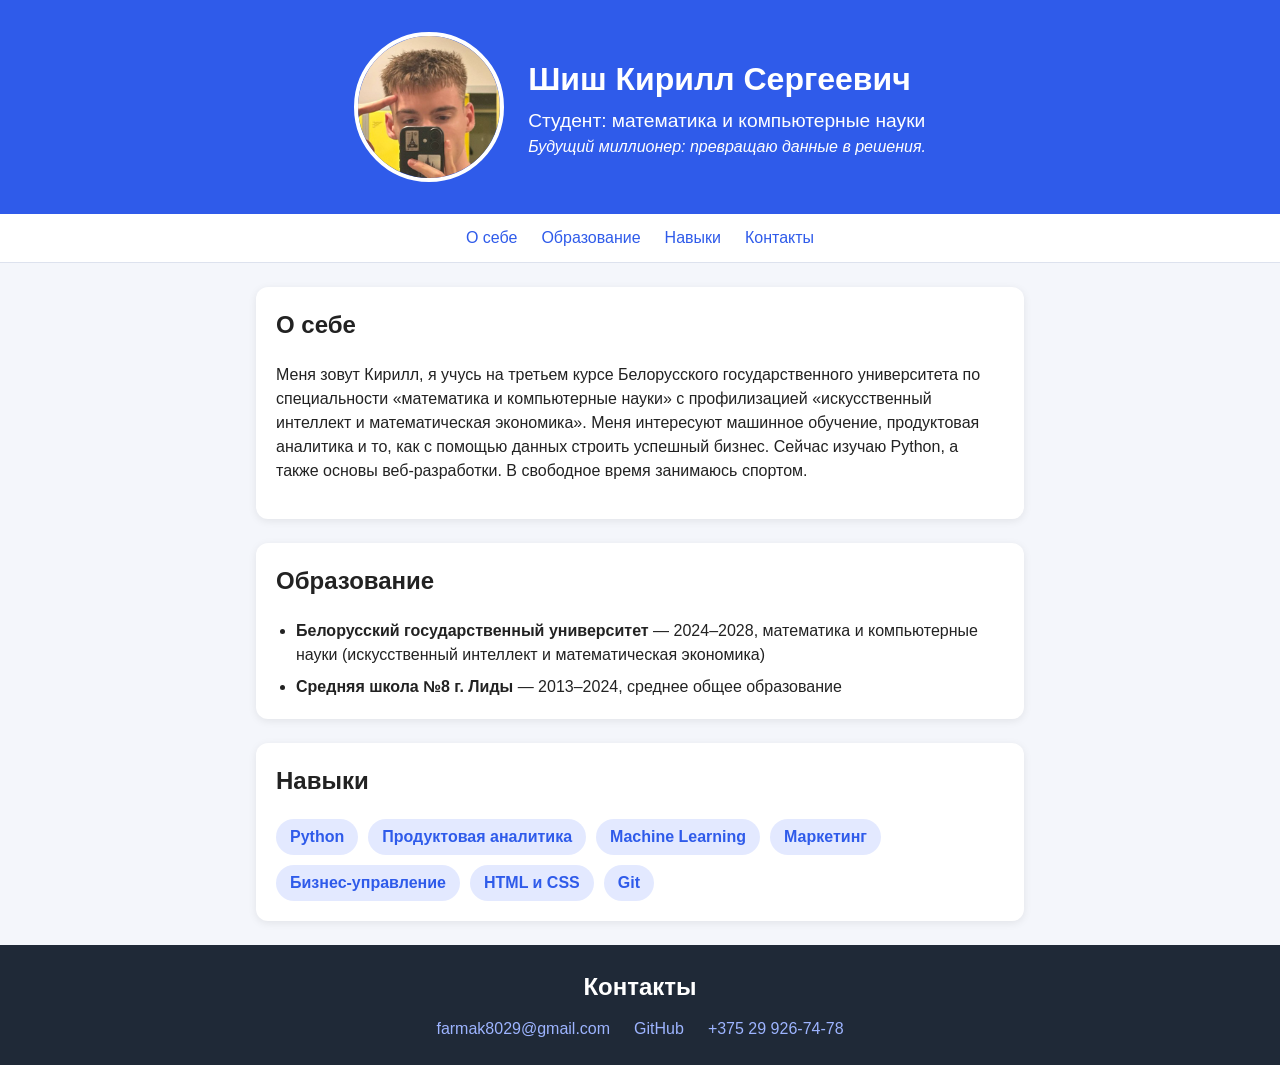
==== task1/index.html @ d200fe16 "feat: task1 resume page" ====
<!DOCTYPE html>
<html lang="ru">
<head>
  <meta charset="utf-8">
  <meta name="viewport" content="width=device-width, initial-scale=1">
  <title>Резюме — Кирилл Шиш</title>
  <link rel="stylesheet" href="style.css">
</head>
<body>
  <header class="header">
    <img class="avatar" src="photo.jpg" alt="Фотография Кирилла Шиша" width="150" height="150">
    <div class="header-text">
      <h1>Шиш Кирилл Сергеевич</h1>
      <p class="position">Студент: математика и компьютерные науки</p>
      <p class="slogan">Будущий миллионер: превращаю данные в решения.</p>
    </div>
  </header>

  <nav class="nav">
    <a href="#about">О себе</a>
    <a href="#education">Образование</a>
    <a href="#skills">Навыки</a>
    <a href="#contacts">Контакты</a>
  </nav>

  <main class="main">
    <section id="about" class="block">
      <h2>О себе</h2>
      <p>Меня зовут Кирилл, я учусь на третьем курсе Белорусского государственного университета
        по специальности «математика и компьютерные науки» с профилизацией «искусственный интеллект
        и математическая экономика». Меня интересуют машинное обучение, продуктовая аналитика
        и то, как с помощью данных строить успешный бизнес. Сейчас изучаю Python, а также основы
        веб-разработки. В свободное время занимаюсь спортом.</p>
    </section>

    <section id="education" class="block">
      <h2>Образование</h2>
      <ul class="education-list">
        <li><strong>Белорусский государственный университет</strong> — 2024–2028, математика и компьютерные науки (искусственный интеллект и математическая экономика)</li>
        <li><strong>Средняя школа №8 г. Лиды</strong> — 2013–2024, среднее общее образование</li>
      </ul>
    </section>

    <section id="skills" class="block">
      <h2>Навыки</h2>
      <ul class="skills-list">
        <li><span class="skill">Python</span></li>
        <li><span class="skill">Продуктовая аналитика</span></li>
        <li><span class="skill">Machine Learning</span></li>
        <li><span class="skill">Маркетинг</span></li>
        <li><span class="skill">Бизнес-управление</span></li>
        <li><span class="skill">HTML и CSS</span></li>
        <li><span class="skill">Git</span></li>
      </ul>
    </section>
  </main>

  <footer id="contacts" class="footer">
    <h2>Контакты</h2>
    <div class="contacts-list">
      <a href="mailto:farmak8029@gmail.com">farmak8029@gmail.com</a>
      <a href="https://github.com/uraganNN333" target="_blank" rel="noopener">GitHub</a>
      <a href="tel:+375299267478">+375 29 926-74-78</a>
    </div>
  </footer>
</body>
</html>
---- task1/style.css ----
* {
  box-sizing: border-box;
}

body {
  margin: 0;
  min-height: 100vh;
  display: flex;
  flex-direction: column;          /* блоки страницы идут сверху вниз */
  font-family: Arial, sans-serif;
  line-height: 1.5;
  color: #222;
  background: #f4f6fb;
}

a {
  color: #2f5bea;
  text-decoration: none;
  transition: color 0.2s;
}

a:hover {
  color: #c2185b;
  text-decoration: underline;
}

/* Шапка: фото слева, текст справа */
.header {
  display: flex;
  flex-direction: row;
  flex-wrap: wrap;                 /* на узком экране текст уедет под фото */
  align-items: center;             /* выравнивание по вертикали */
  justify-content: center;         /* выравнивание по горизонтали */
  gap: 24px;
  padding: 32px 16px;
  background: #2f5bea;
  color: #fff;
}

.avatar {
  border-radius: 50%;
  border: 4px solid #fff;
  object-fit: cover;
}

.header-text h1 {
  margin: 0 0 4px;
}

.header-text p {
  margin: 0;
}

.position {
  font-size: 1.2rem;
}

.slogan {
  font-style: italic;
}

/* Навигация */
.nav {
  display: flex;
  justify-content: center;
  gap: 24px;
  padding: 12px 16px;
  background: #fff;
  border-bottom: 1px solid #dde2ee;
}

/* Основной контент */
.main {
  display: flex;
  flex-direction: column;
  align-items: center;
  gap: 24px;
  width: 100%;
  max-width: 800px;
  margin: 0 auto;
  padding: 24px 16px;
  flex: 1;                         /* занимает всё свободное место между nav и footer */
}

.block {
  width: 100%;
  padding: 20px;
  background: #fff;
  border-radius: 12px;
  box-shadow: 0 2px 8px rgba(0, 0, 0, 0.08);
}

.block h2 {
  margin-top: 0;
}

.education-list {
  display: flex;
  flex-direction: column;
  gap: 8px;
  margin: 0;
  padding-left: 20px;
}

/* Навыки как «пилюли» */
.skills-list {
  display: flex;
  flex-wrap: wrap;
  gap: 10px;
  margin: 0;
  padding: 0;
  list-style: none;
}

.skill {
  display: inline-block;
  padding: 6px 14px;
  border-radius: 999px;
  background: #e3e9ff;
  color: #2f5bea;
  font-weight: bold;
}

/* Подвал с контактами */
.footer {
  display: flex;
  flex-direction: column;
  align-items: center;
  gap: 12px;
  padding: 24px 16px;
  background: #1f2937;
  color: #fff;
}

.footer h2 {
  margin: 0;
}

.contacts-list {
  display: flex;
  flex-wrap: wrap;
  justify-content: center;
  gap: 24px;
}

.footer a {
  color: #9db4ff;
}

.footer a:hover {
  color: #fff;
  text-decoration: underline;
}
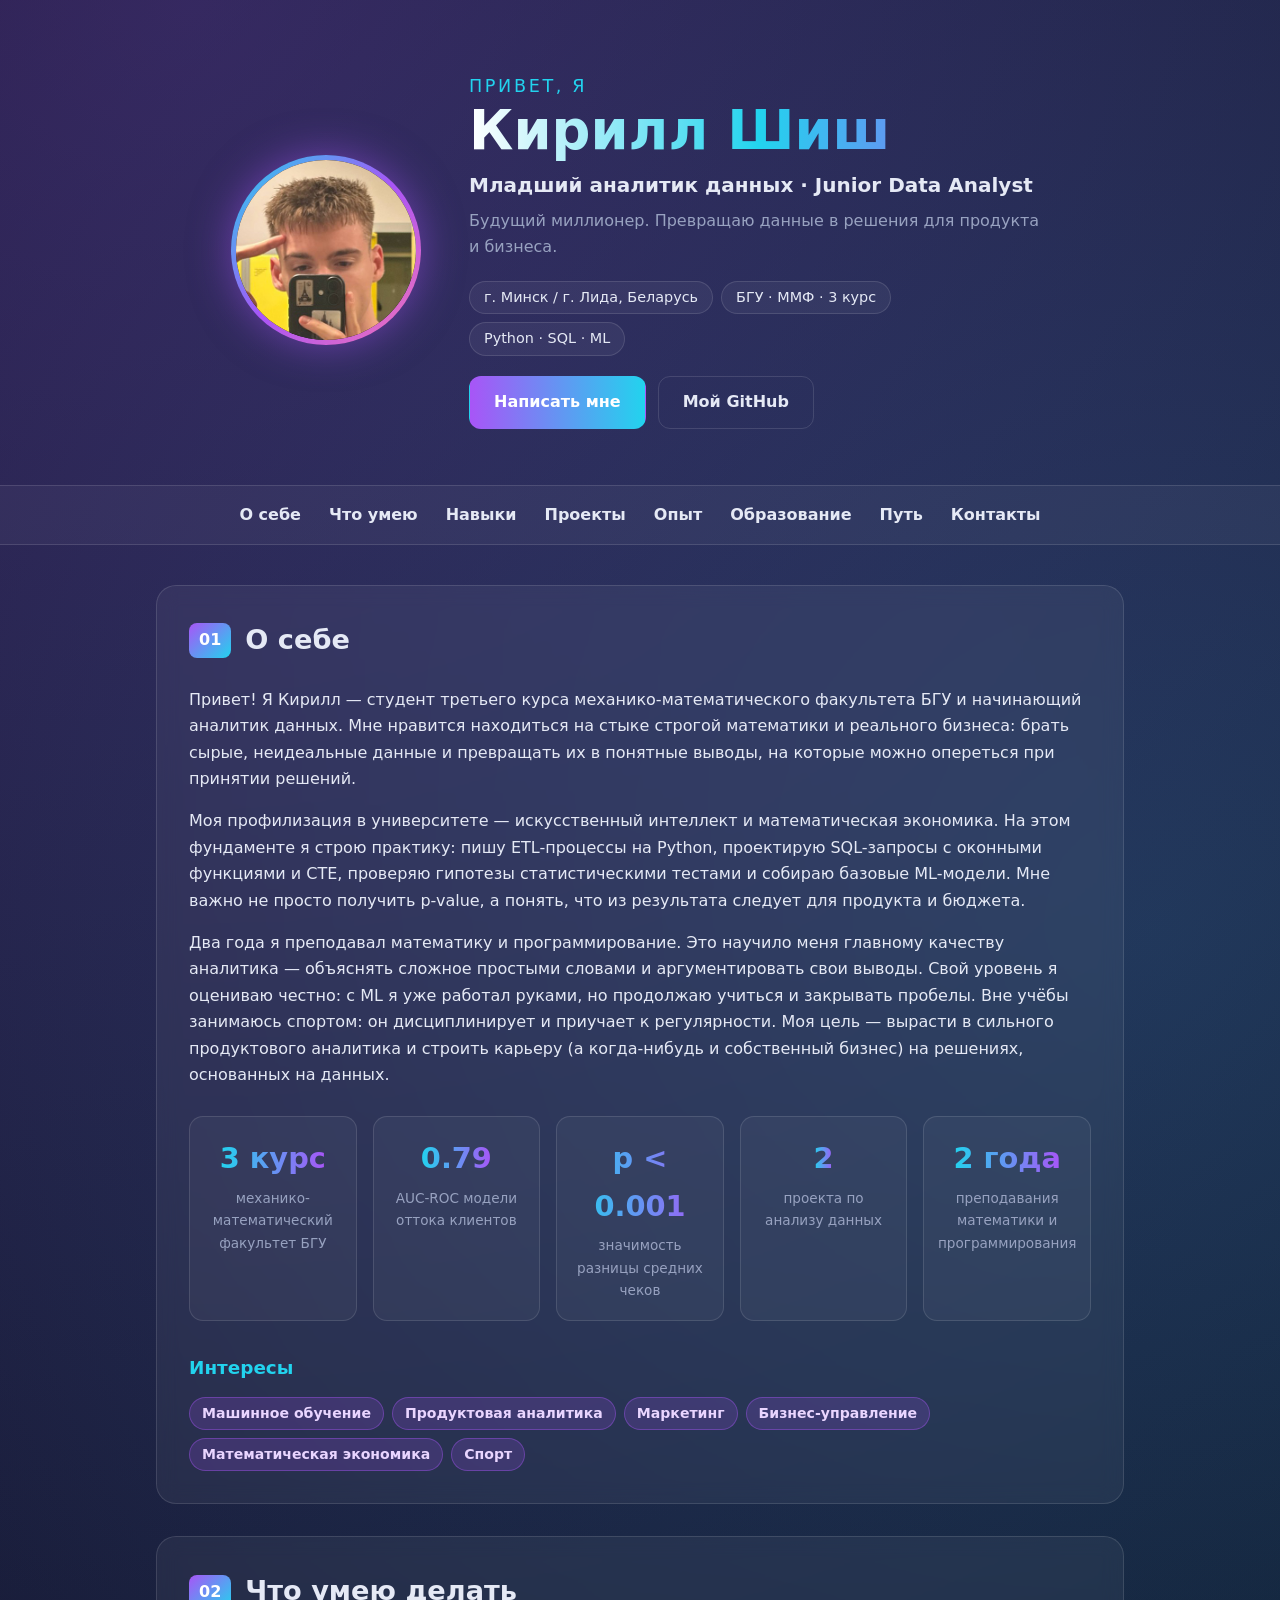
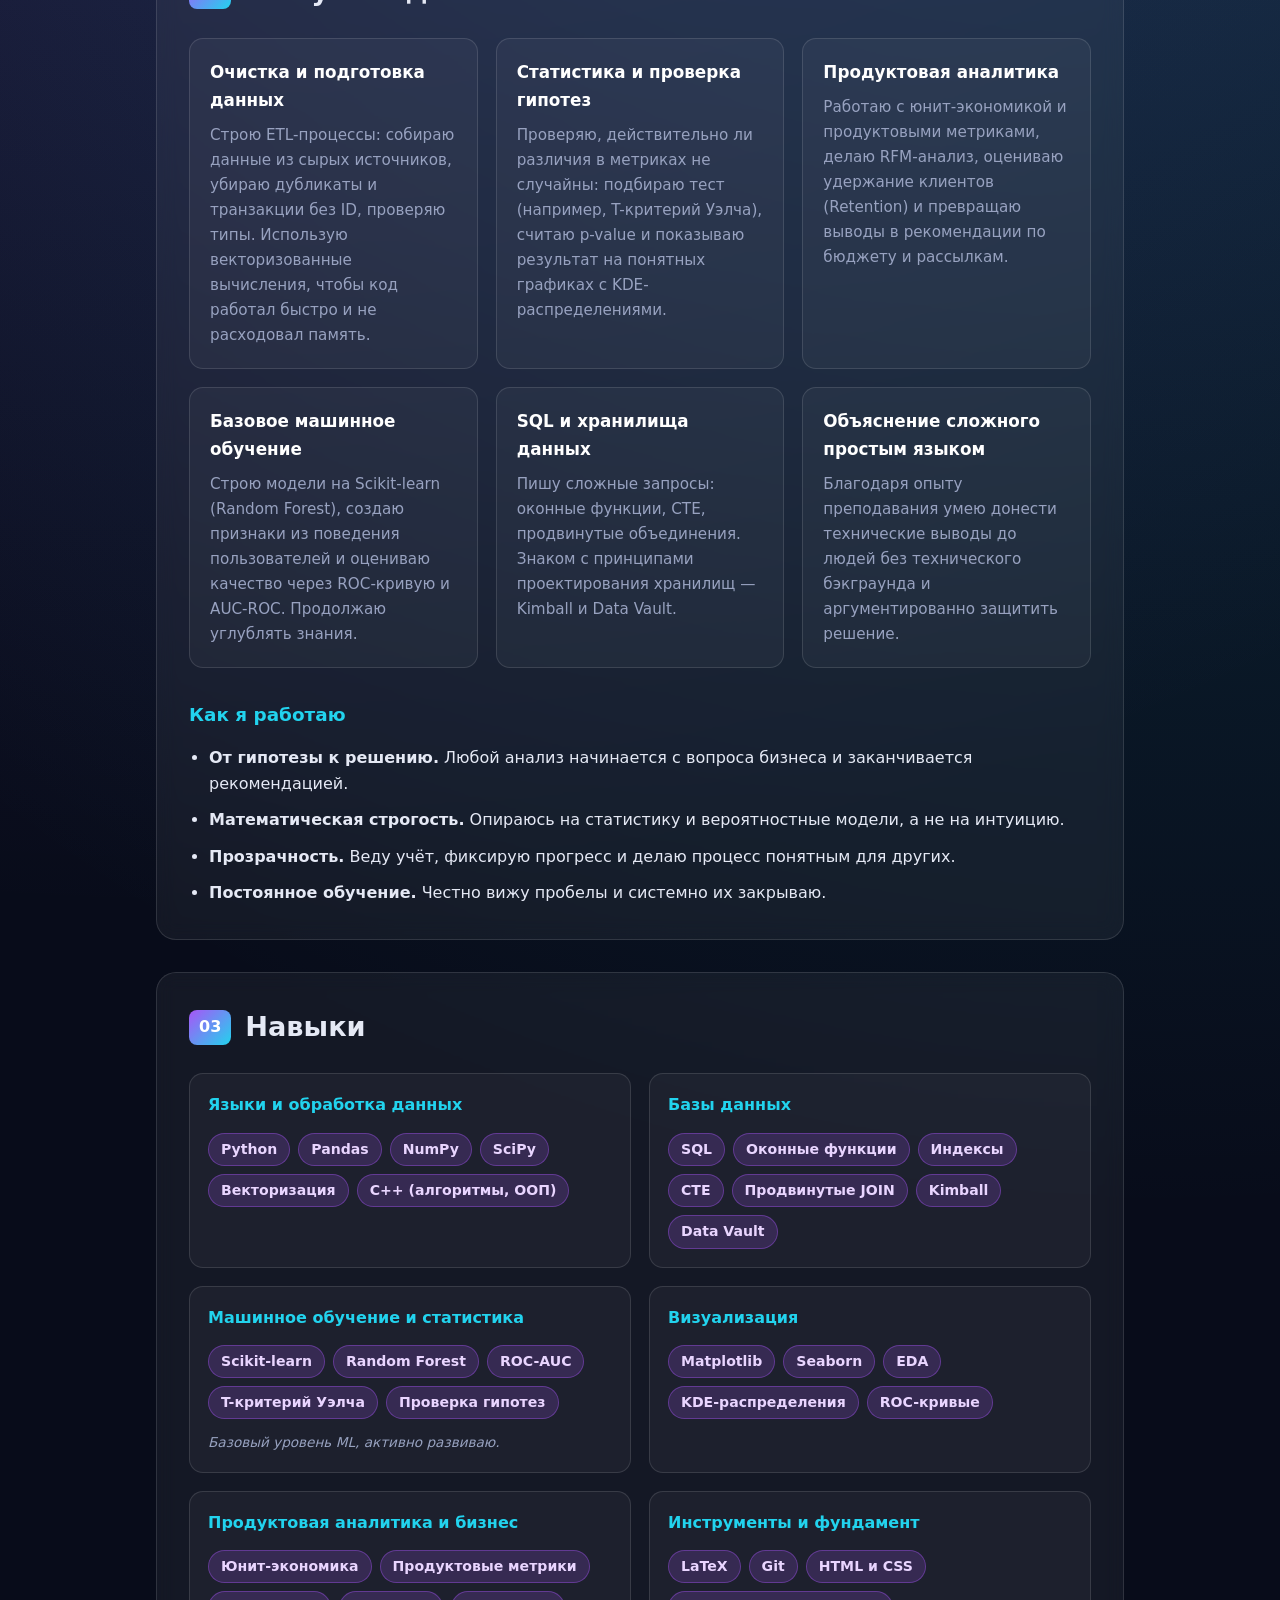
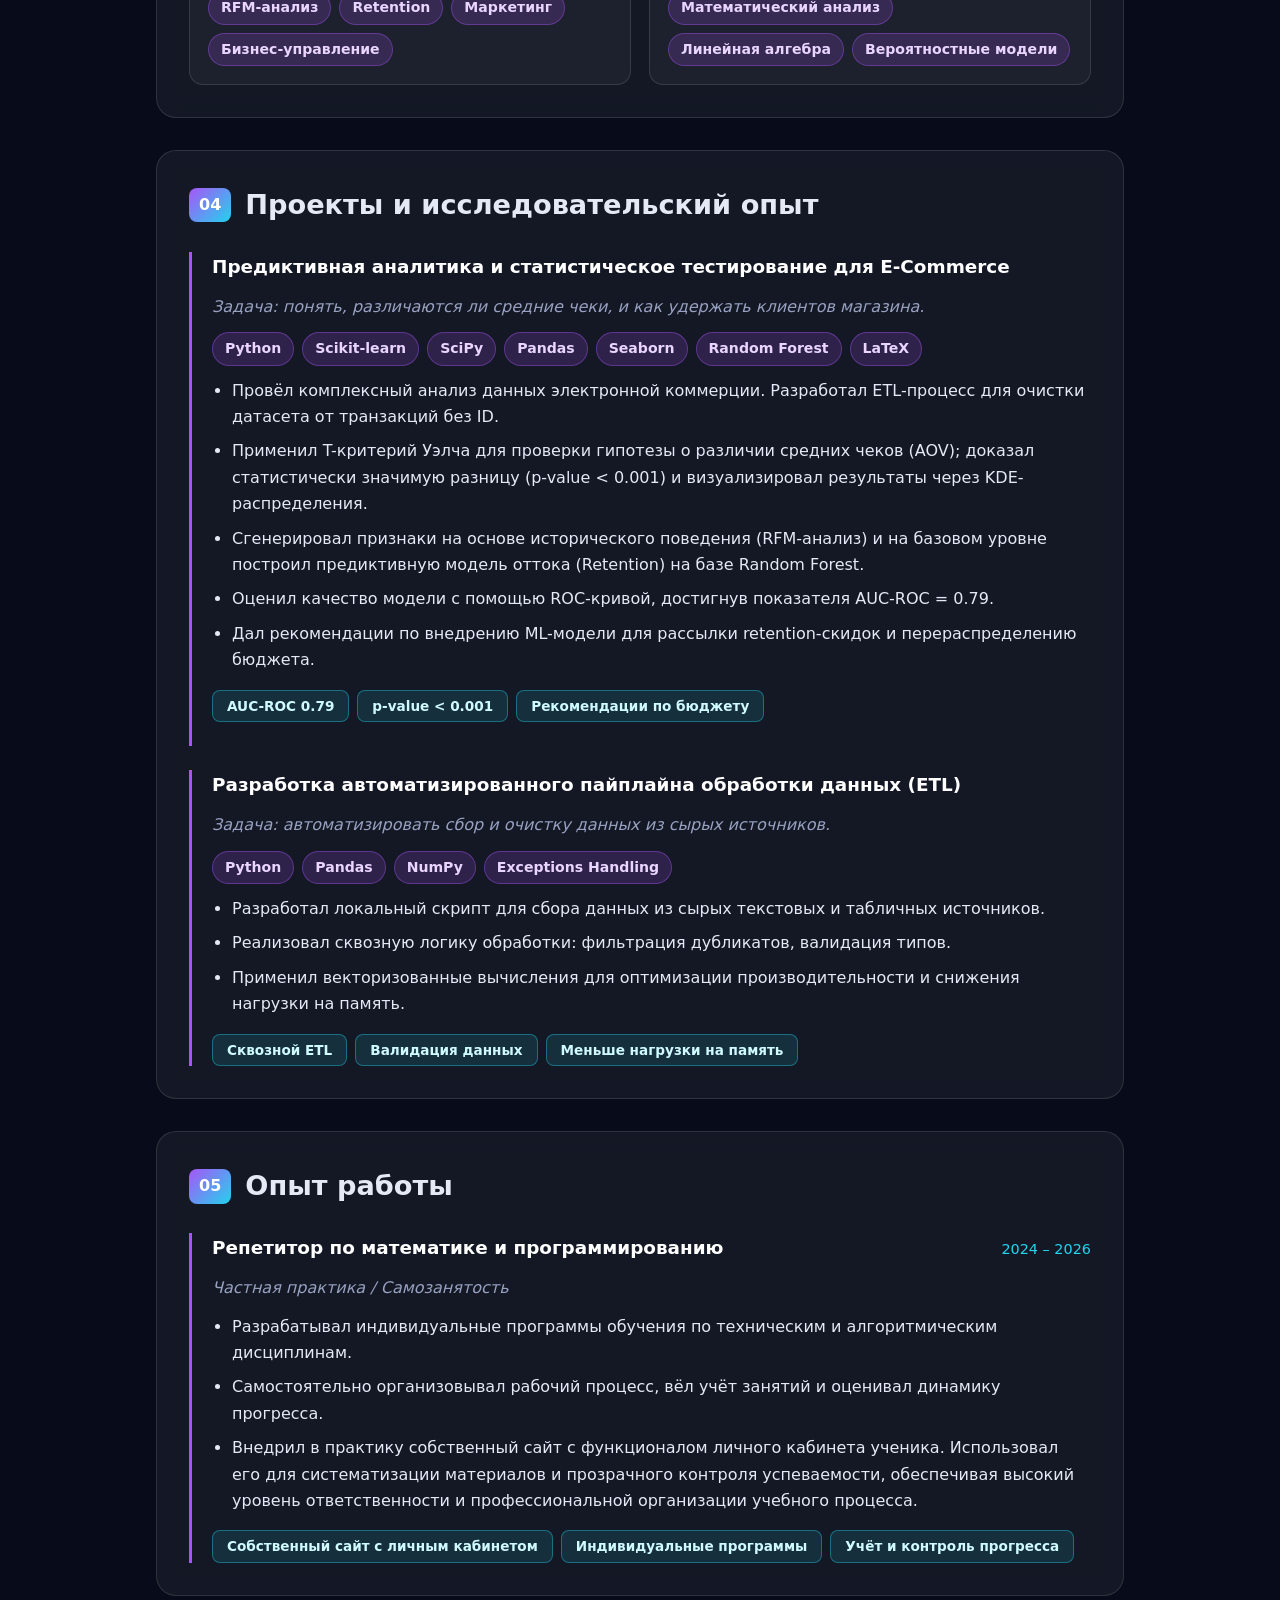
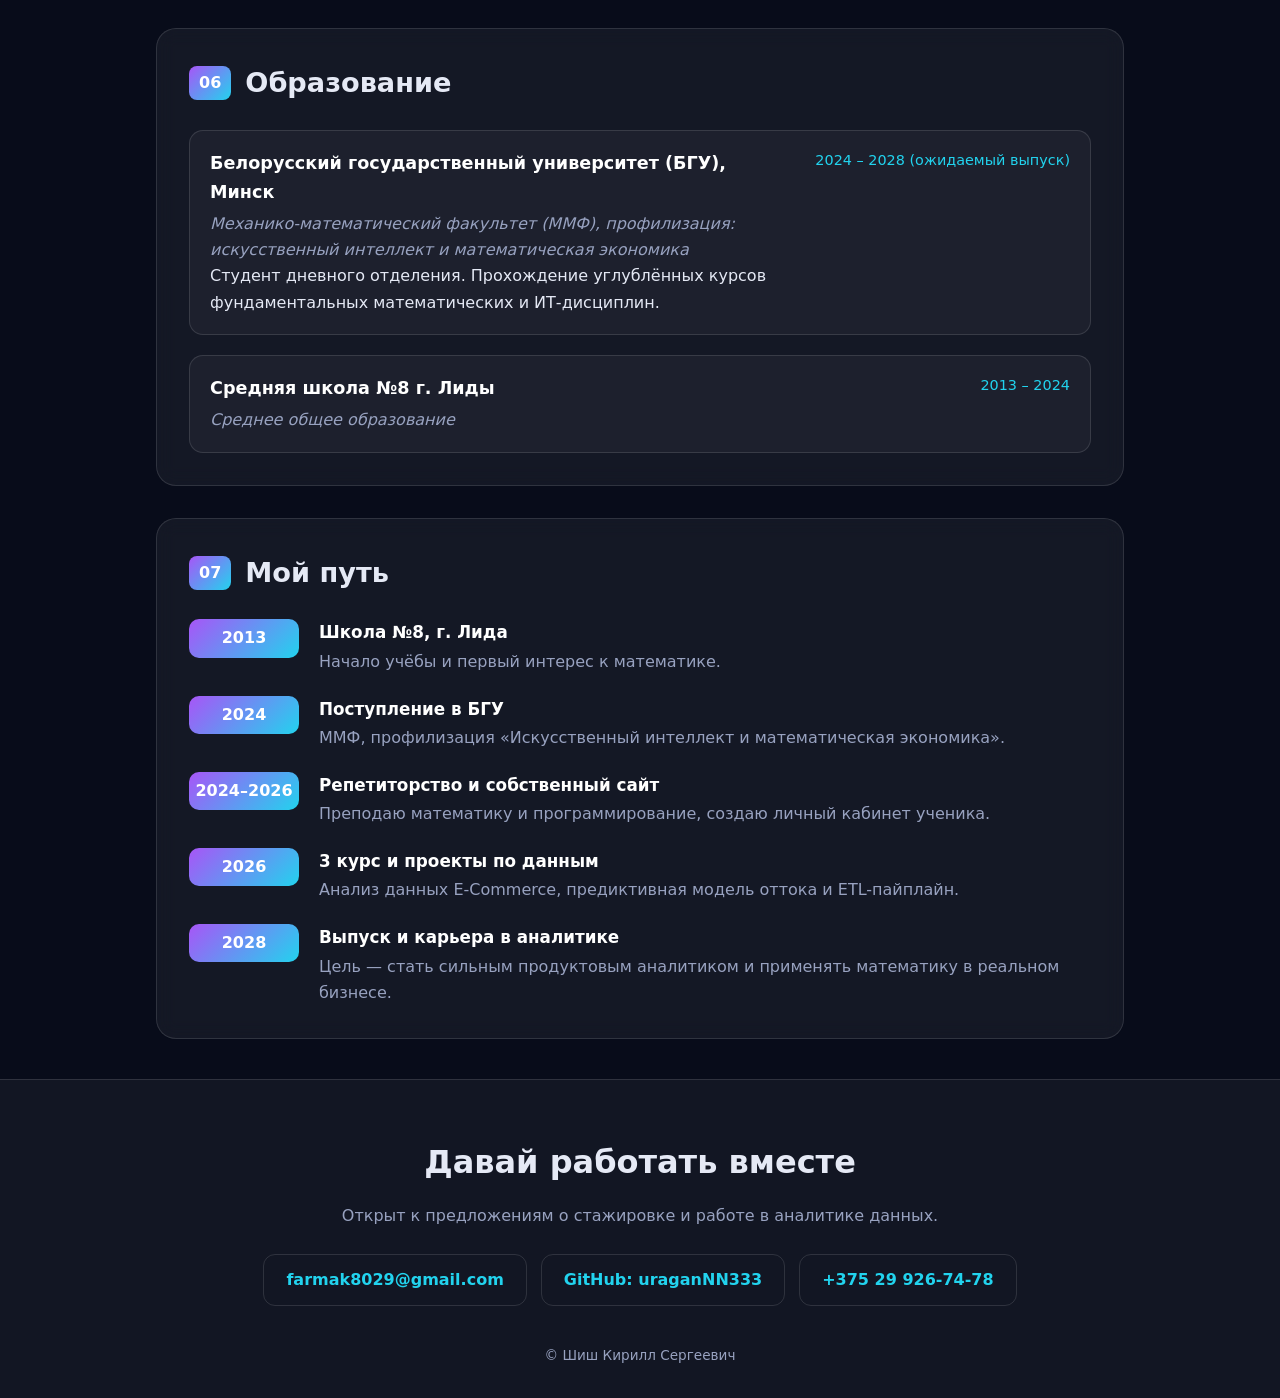
==== commit 479ad90b: "feat: redesign task1 resume" ====
--- a/task1/index.html
+++ b/task1/index.html
@@ -8,60 +8,337 @@
 </head>
 <body>
   <header class="header">
-    <img class="avatar" src="photo.jpg" alt="Фотография Кирилла Шиша" width="150" height="150">
+    <img class="avatar" src="photo.jpg" alt="Фотография Кирилла Шиша" width="190" height="190">
     <div class="header-text">
-      <h1>Шиш Кирилл Сергеевич</h1>
-      <p class="position">Студент: математика и компьютерные науки</p>
-      <p class="slogan">Будущий миллионер: превращаю данные в решения.</p>
+      <p class="hello">Привет, я</p>
+      <h1>Кирилл Шиш</h1>
+      <p class="position">Младший аналитик данных · Junior Data Analyst</p>
+      <p class="slogan">Будущий миллионер. Превращаю данные в решения для продукта и бизнеса.</p>
+      <ul class="facts">
+        <li>г. Минск / г. Лида, Беларусь</li>
+        <li>БГУ · ММФ · 3 курс</li>
+        <li>Python · SQL · ML</li>
+      </ul>
+      <div class="buttons">
+        <a class="button button-primary" href="mailto:farmak8029@gmail.com">Написать мне</a>
+        <a class="button" href="https://github.com/uraganNN333" target="_blank" rel="noopener">Мой GitHub</a>
+      </div>
     </div>
   </header>
 
   <nav class="nav">
     <a href="#about">О себе</a>
+    <a href="#services">Что умею</a>
+    <a href="#skills">Навыки</a>
+    <a href="#projects">Проекты</a>
+    <a href="#experience">Опыт</a>
     <a href="#education">Образование</a>
-    <a href="#skills">Навыки</a>
+    <a href="#path">Путь</a>
     <a href="#contacts">Контакты</a>
   </nav>
 
   <main class="main">
     <section id="about" class="block">
-      <h2>О себе</h2>
-      <p>Меня зовут Кирилл, я учусь на третьем курсе Белорусского государственного университета
-        по специальности «математика и компьютерные науки» с профилизацией «искусственный интеллект
-        и математическая экономика». Меня интересуют машинное обучение, продуктовая аналитика
-        и то, как с помощью данных строить успешный бизнес. Сейчас изучаю Python, а также основы
-        веб-разработки. В свободное время занимаюсь спортом.</p>
-    </section>
-
-    <section id="education" class="block">
-      <h2>Образование</h2>
-      <ul class="education-list">
-        <li><strong>Белорусский государственный университет</strong> — 2024–2028, математика и компьютерные науки (искусственный интеллект и математическая экономика)</li>
-        <li><strong>Средняя школа №8 г. Лиды</strong> — 2013–2024, среднее общее образование</li>
-      </ul>
-    </section>
-
-    <section id="skills" class="block">
-      <h2>Навыки</h2>
-      <ul class="skills-list">
-        <li><span class="skill">Python</span></li>
+      <h2><span class="num">01</span>О себе</h2>
+      <p>Привет! Я Кирилл — студент третьего курса механико-математического факультета БГУ и начинающий
+        аналитик данных. Мне нравится находиться на стыке строгой математики и реального бизнеса: брать
+        сырые, неидеальные данные и превращать их в понятные выводы, на которые можно опереться при
+        принятии решений.</p>
+      <p>Моя профилизация в университете — искусственный интеллект и математическая экономика. На этом
+        фундаменте я строю практику: пишу ETL-процессы на Python, проектирую SQL-запросы с оконными функциями
+        и CTE, проверяю гипотезы статистическими тестами и собираю базовые ML-модели. Мне важно не просто
+        получить p-value, а понять, что из результата следует для продукта и бюджета.</p>
+      <p>Два года я преподавал математику и программирование. Это научило меня главному качеству аналитика —
+        объяснять сложное простыми словами и аргументировать свои выводы. Свой уровень я оцениваю честно:
+        с ML я уже работал руками, но продолжаю учиться и закрывать пробелы. Вне учёбы занимаюсь спортом: он
+        дисциплинирует и приучает к регулярности. Моя цель — вырасти в сильного продуктового аналитика и
+        строить карьеру (а когда-нибудь и собственный бизнес) на решениях, основанных на данных.</p>
+
+      <ul class="stats">
+        <li><span class="stat-number">3 курс</span><span class="stat-label">механико-математический факультет БГУ</span></li>
+        <li><span class="stat-number">0.79</span><span class="stat-label">AUC-ROC модели оттока клиентов</span></li>
+        <li><span class="stat-number">p &lt; 0.001</span><span class="stat-label">значимость разницы средних чеков</span></li>
+        <li><span class="stat-number">2</span><span class="stat-label">проекта по анализу данных</span></li>
+        <li><span class="stat-number">2 года</span><span class="stat-label">преподавания математики и программирования</span></li>
+      </ul>
+
+      <h3 class="subtitle">Интересы</h3>
+      <ul class="tags">
+        <li><span class="skill">Машинное обучение</span></li>
         <li><span class="skill">Продуктовая аналитика</span></li>
-        <li><span class="skill">Machine Learning</span></li>
         <li><span class="skill">Маркетинг</span></li>
         <li><span class="skill">Бизнес-управление</span></li>
-        <li><span class="skill">HTML и CSS</span></li>
-        <li><span class="skill">Git</span></li>
-      </ul>
+        <li><span class="skill">Математическая экономика</span></li>
+        <li><span class="skill">Спорт</span></li>
+      </ul>
+    </section>
+
+    <section id="services" class="block">
+      <h2><span class="num">02</span>Что умею делать</h2>
+      <div class="cards">
+        <article class="card">
+          <h3>Очистка и подготовка данных</h3>
+          <p>Строю ETL-процессы: собираю данные из сырых источников, убираю дубликаты и транзакции без ID,
+            проверяю типы. Использую векторизованные вычисления, чтобы код работал быстро и не расходовал память.</p>
+        </article>
+        <article class="card">
+          <h3>Статистика и проверка гипотез</h3>
+          <p>Проверяю, действительно ли различия в метриках не случайны: подбираю тест (например, T-критерий Уэлча),
+            считаю p-value и показываю результат на понятных графиках с KDE-распределениями.</p>
+        </article>
+        <article class="card">
+          <h3>Продуктовая аналитика</h3>
+          <p>Работаю с юнит-экономикой и продуктовыми метриками, делаю RFM-анализ, оцениваю удержание клиентов
+            (Retention) и превращаю выводы в рекомендации по бюджету и рассылкам.</p>
+        </article>
+        <article class="card">
+          <h3>Базовое машинное обучение</h3>
+          <p>Строю модели на Scikit-learn (Random Forest), создаю признаки из поведения пользователей и оцениваю
+            качество через ROC-кривую и AUC-ROC. Продолжаю углублять знания.</p>
+        </article>
+        <article class="card">
+          <h3>SQL и хранилища данных</h3>
+          <p>Пишу сложные запросы: оконные функции, CTE, продвинутые объединения. Знаком с принципами
+            проектирования хранилищ — Kimball и Data Vault.</p>
+        </article>
+        <article class="card">
+          <h3>Объяснение сложного простым языком</h3>
+          <p>Благодаря опыту преподавания умею донести технические выводы до людей без технического
+            бэкграунда и аргументированно защитить решение.</p>
+        </article>
+      </div>
+
+      <h3 class="subtitle">Как я работаю</h3>
+      <ul class="principles">
+        <li><strong>От гипотезы к решению.</strong> Любой анализ начинается с вопроса бизнеса и заканчивается рекомендацией.</li>
+        <li><strong>Математическая строгость.</strong> Опираюсь на статистику и вероятностные модели, а не на интуицию.</li>
+        <li><strong>Прозрачность.</strong> Веду учёт, фиксирую прогресс и делаю процесс понятным для других.</li>
+        <li><strong>Постоянное обучение.</strong> Честно вижу пробелы и системно их закрываю.</li>
+      </ul>
+    </section>
+
+    <section id="skills" class="block">
+      <h2><span class="num">03</span>Навыки</h2>
+      <div class="skill-groups">
+        <article class="skill-group">
+          <h3>Языки и обработка данных</h3>
+          <ul class="skills-list">
+            <li><span class="skill">Python</span></li>
+            <li><span class="skill">Pandas</span></li>
+            <li><span class="skill">NumPy</span></li>
+            <li><span class="skill">SciPy</span></li>
+            <li><span class="skill">Векторизация</span></li>
+            <li><span class="skill">C++ (алгоритмы, ООП)</span></li>
+          </ul>
+        </article>
+
+        <article class="skill-group">
+          <h3>Базы данных</h3>
+          <ul class="skills-list">
+            <li><span class="skill">SQL</span></li>
+            <li><span class="skill">Оконные функции</span></li>
+            <li><span class="skill">Индексы</span></li>
+            <li><span class="skill">CTE</span></li>
+            <li><span class="skill">Продвинутые JOIN</span></li>
+            <li><span class="skill">Kimball</span></li>
+            <li><span class="skill">Data Vault</span></li>
+          </ul>
+        </article>
+
+        <article class="skill-group">
+          <h3>Машинное обучение и статистика</h3>
+          <ul class="skills-list">
+            <li><span class="skill">Scikit-learn</span></li>
+            <li><span class="skill">Random Forest</span></li>
+            <li><span class="skill">ROC-AUC</span></li>
+            <li><span class="skill">T-критерий Уэлча</span></li>
+            <li><span class="skill">Проверка гипотез</span></li>
+          </ul>
+          <p class="note">Базовый уровень ML, активно развиваю.</p>
+        </article>
+
+        <article class="skill-group">
+          <h3>Визуализация</h3>
+          <ul class="skills-list">
+            <li><span class="skill">Matplotlib</span></li>
+            <li><span class="skill">Seaborn</span></li>
+            <li><span class="skill">EDA</span></li>
+            <li><span class="skill">KDE-распределения</span></li>
+            <li><span class="skill">ROC-кривые</span></li>
+          </ul>
+        </article>
+
+        <article class="skill-group">
+          <h3>Продуктовая аналитика и бизнес</h3>
+          <ul class="skills-list">
+            <li><span class="skill">Юнит-экономика</span></li>
+            <li><span class="skill">Продуктовые метрики</span></li>
+            <li><span class="skill">RFM-анализ</span></li>
+            <li><span class="skill">Retention</span></li>
+            <li><span class="skill">Маркетинг</span></li>
+            <li><span class="skill">Бизнес-управление</span></li>
+          </ul>
+        </article>
+
+        <article class="skill-group">
+          <h3>Инструменты и фундамент</h3>
+          <ul class="skills-list">
+            <li><span class="skill">LaTeX</span></li>
+            <li><span class="skill">Git</span></li>
+            <li><span class="skill">HTML и CSS</span></li>
+            <li><span class="skill">Математический анализ</span></li>
+            <li><span class="skill">Линейная алгебра</span></li>
+            <li><span class="skill">Вероятностные модели</span></li>
+          </ul>
+        </article>
+      </div>
+    </section>
+
+    <section id="projects" class="block">
+      <h2><span class="num">04</span>Проекты и исследовательский опыт</h2>
+
+      <article class="entry">
+        <h3>Предиктивная аналитика и статистическое тестирование для E-Commerce</h3>
+        <p class="place">Задача: понять, различаются ли средние чеки, и как удержать клиентов магазина.</p>
+        <ul class="tags">
+          <li><span class="skill">Python</span></li>
+          <li><span class="skill">Scikit-learn</span></li>
+          <li><span class="skill">SciPy</span></li>
+          <li><span class="skill">Pandas</span></li>
+          <li><span class="skill">Seaborn</span></li>
+          <li><span class="skill">Random Forest</span></li>
+          <li><span class="skill">LaTeX</span></li>
+        </ul>
+        <ul class="bullets">
+          <li>Провёл комплексный анализ данных электронной коммерции. Разработал ETL-процесс для очистки датасета от транзакций без ID.</li>
+          <li>Применил T-критерий Уэлча для проверки гипотезы о различии средних чеков (AOV); доказал статистически значимую разницу (p-value &lt; 0.001) и визуализировал результаты через KDE-распределения.</li>
+          <li>Сгенерировал признаки на основе исторического поведения (RFM-анализ) и на базовом уровне построил предиктивную модель оттока (Retention) на базе Random Forest.</li>
+          <li>Оценил качество модели с помощью ROC-кривой, достигнув показателя AUC-ROC = 0.79.</li>
+          <li>Дал рекомендации по внедрению ML-модели для рассылки retention-скидок и перераспределению бюджета.</li>
+        </ul>
+        <ul class="results">
+          <li>AUC-ROC 0.79</li>
+          <li>p-value &lt; 0.001</li>
+          <li>Рекомендации по бюджету</li>
+        </ul>
+      </article>
+
+      <article class="entry">
+        <h3>Разработка автоматизированного пайплайна обработки данных (ETL)</h3>
+        <p class="place">Задача: автоматизировать сбор и очистку данных из сырых источников.</p>
+        <ul class="tags">
+          <li><span class="skill">Python</span></li>
+          <li><span class="skill">Pandas</span></li>
+          <li><span class="skill">NumPy</span></li>
+          <li><span class="skill">Exceptions Handling</span></li>
+        </ul>
+        <ul class="bullets">
+          <li>Разработал локальный скрипт для сбора данных из сырых текстовых и табличных источников.</li>
+          <li>Реализовал сквозную логику обработки: фильтрация дубликатов, валидация типов.</li>
+          <li>Применил векторизованные вычисления для оптимизации производительности и снижения нагрузки на память.</li>
+        </ul>
+        <ul class="results">
+          <li>Сквозной ETL</li>
+          <li>Валидация данных</li>
+          <li>Меньше нагрузки на память</li>
+        </ul>
+      </article>
+    </section>
+
+    <section id="experience" class="block">
+      <h2><span class="num">05</span>Опыт работы</h2>
+
+      <article class="entry">
+        <div class="entry-head">
+          <h3>Репетитор по математике и программированию</h3>
+          <span class="dates">2024 – 2026</span>
+        </div>
+        <p class="place">Частная практика / Самозанятость</p>
+        <ul class="bullets">
+          <li>Разрабатывал индивидуальные программы обучения по техническим и алгоритмическим дисциплинам.</li>
+          <li>Самостоятельно организовывал рабочий процесс, вёл учёт занятий и оценивал динамику прогресса.</li>
+          <li>Внедрил в практику собственный сайт с функционалом личного кабинета ученика. Использовал его для систематизации материалов и прозрачного контроля успеваемости, обеспечивая высокий уровень ответственности и профессиональной организации учебного процесса.</li>
+        </ul>
+        <ul class="results">
+          <li>Собственный сайт с личным кабинетом</li>
+          <li>Индивидуальные программы</li>
+          <li>Учёт и контроль прогресса</li>
+        </ul>
+      </article>
+    </section>
+
+    <section id="education" class="block">
+      <h2><span class="num">06</span>Образование</h2>
+      <ul class="education-list">
+        <li class="edu-item">
+          <div class="edu-main">
+            <h3>Белорусский государственный университет (БГУ), Минск</h3>
+            <p class="place">Механико-математический факультет (ММФ), профилизация: искусственный интеллект и математическая экономика</p>
+            <p>Студент дневного отделения. Прохождение углублённых курсов фундаментальных математических и ИТ-дисциплин.</p>
+          </div>
+          <span class="dates">2024 – 2028 (ожидаемый выпуск)</span>
+        </li>
+        <li class="edu-item">
+          <div class="edu-main">
+            <h3>Средняя школа №8 г. Лиды</h3>
+            <p class="place">Среднее общее образование</p>
+          </div>
+          <span class="dates">2013 – 2024</span>
+        </li>
+      </ul>
+    </section>
+
+    <section id="path" class="block">
+      <h2><span class="num">07</span>Мой путь</h2>
+      <ol class="timeline">
+        <li>
+          <span class="t-year">2013</span>
+          <div class="t-body">
+            <h3>Школа №8, г. Лида</h3>
+            <p>Начало учёбы и первый интерес к математике.</p>
+          </div>
+        </li>
+        <li>
+          <span class="t-year">2024</span>
+          <div class="t-body">
+            <h3>Поступление в БГУ</h3>
+            <p>ММФ, профилизация «Искусственный интеллект и математическая экономика».</p>
+          </div>
+        </li>
+        <li>
+          <span class="t-year">2024–2026</span>
+          <div class="t-body">
+            <h3>Репетиторство и собственный сайт</h3>
+            <p>Преподаю математику и программирование, создаю личный кабинет ученика.</p>
+          </div>
+        </li>
+        <li>
+          <span class="t-year">2026</span>
+          <div class="t-body">
+            <h3>3 курс и проекты по данным</h3>
+            <p>Анализ данных E-Commerce, предиктивная модель оттока и ETL-пайплайн.</p>
+          </div>
+        </li>
+        <li>
+          <span class="t-year">2028</span>
+          <div class="t-body">
+            <h3>Выпуск и карьера в аналитике</h3>
+            <p>Цель — стать сильным продуктовым аналитиком и применять математику в реальном бизнесе.</p>
+          </div>
+        </li>
+      </ol>
     </section>
   </main>
 
   <footer id="contacts" class="footer">
-    <h2>Контакты</h2>
+    <h2>Давай работать вместе</h2>
+    <p class="footer-text">Открыт к предложениям о стажировке и работе в аналитике данных.</p>
     <div class="contacts-list">
-      <a href="mailto:farmak8029@gmail.com">farmak8029@gmail.com</a>
-      <a href="https://github.com/uraganNN333" target="_blank" rel="noopener">GitHub</a>
-      <a href="tel:+375299267478">+375 29 926-74-78</a>
+      <a class="contact" href="mailto:farmak8029@gmail.com">farmak8029@gmail.com</a>
+      <a class="contact" href="https://github.com/uraganNN333" target="_blank" rel="noopener">GitHub: uraganNN333</a>
+      <a class="contact" href="tel:+375299267478">+375 29 926-74-78</a>
     </div>
+    <p class="copy">© Шиш Кирилл Сергеевич</p>
   </footer>
 </body>
-</html>+</html>
--- a/task1/style.css
+++ b/task1/style.css
@@ -2,152 +2,569 @@
   box-sizing: border-box;
 }
 
+/* Цвета лежат в переменных: поменял здесь, поменялось на всей странице */
+:root {
+  --bg: #080c1a;
+  --card: rgba(255, 255, 255, 0.05);
+  --line: rgba(255, 255, 255, 0.12);
+  --text: #e5e9f5;
+  --muted: #98a2c0;
+  --cyan: #22d3ee;
+  --violet: #a855f7;
+  --pink: #f472b6;
+}
+
+html {
+  scroll-behavior: smooth;         /* плавная прокрутка по якорным ссылкам */
+}
+
 body {
   margin: 0;
   min-height: 100vh;
   display: flex;
   flex-direction: column;          /* блоки страницы идут сверху вниз */
-  font-family: Arial, sans-serif;
-  line-height: 1.5;
-  color: #222;
-  background: #f4f6fb;
+  font-family: "Segoe UI", system-ui, Arial, sans-serif;
+  line-height: 1.65;
+  color: var(--text);
+  background:
+    radial-gradient(circle at 15% 0%, rgba(168, 85, 247, 0.28), transparent 40%),
+    radial-gradient(circle at 90% 15%, rgba(34, 211, 238, 0.2), transparent 35%),
+    var(--bg);
+}
+
+h2,
+h3,
+p {
+  margin-top: 0;
 }
 
 a {
-  color: #2f5bea;
+  color: var(--cyan);
   text-decoration: none;
   transition: color 0.2s;
 }
 
 a:hover {
-  color: #c2185b;
+  color: var(--pink);
   text-decoration: underline;
 }
 
-/* Шапка: фото слева, текст справа */
+/* ---------- Шапка ---------- */
 .header {
   display: flex;
   flex-direction: row;
   flex-wrap: wrap;                 /* на узком экране текст уедет под фото */
   align-items: center;             /* выравнивание по вертикали */
   justify-content: center;         /* выравнивание по горизонтали */
-  gap: 24px;
-  padding: 32px 16px;
-  background: #2f5bea;
-  color: #fff;
+  gap: 48px;
+  padding: 72px 24px 56px;
 }
 
 .avatar {
   border-radius: 50%;
-  border: 4px solid #fff;
+  border: 5px solid transparent;
   object-fit: cover;
+  /* градиентная рамка: нижний слой фона виден только под прозрачной рамкой */
+  background:
+    linear-gradient(var(--bg), var(--bg)) padding-box,
+    linear-gradient(135deg, var(--cyan), var(--violet), var(--pink)) border-box;
+  box-shadow: 0 0 40px rgba(168, 85, 247, 0.5);
+  animation: glow 3s ease-in-out infinite alternate;
+}
+
+@keyframes glow {
+  from {
+    box-shadow: 0 0 25px rgba(34, 211, 238, 0.4);
+  }
+  to {
+    box-shadow: 0 0 55px rgba(168, 85, 247, 0.7);
+  }
+}
+
+.header-text {
+  max-width: 580px;
+}
+
+.hello {
+  margin-bottom: 0;
+  font-size: 1.1rem;
+  letter-spacing: 0.15em;
+  text-transform: uppercase;
+  color: var(--cyan);
 }
 
 .header-text h1 {
-  margin: 0 0 4px;
-}
-
-.header-text p {
-  margin: 0;
+  margin: 0 0 8px;
+  font-size: 3.4rem;
+  line-height: 1.1;
+  /* градиентный текст: фон обрезается по форме букв */
+  background: linear-gradient(90deg, #fff, var(--cyan), var(--violet));
+  -webkit-background-clip: text;
+  background-clip: text;
+  color: transparent;
 }
 
 .position {
-  font-size: 1.2rem;
+  margin-bottom: 6px;
+  font-size: 1.25rem;
+  font-weight: bold;
 }
 
 .slogan {
-  font-style: italic;
-}
-
-/* Навигация */
+  color: var(--muted);
+}
+
+.facts {
+  display: flex;
+  flex-wrap: wrap;
+  gap: 8px;
+  margin: 20px 0;
+  padding: 0;
+  list-style: none;
+}
+
+.facts li {
+  padding: 4px 14px;
+  font-size: 0.9rem;
+  background: var(--card);
+  border: 1px solid var(--line);
+  border-radius: 999px;
+}
+
+.buttons {
+  display: flex;
+  flex-wrap: wrap;
+  gap: 12px;
+}
+
+.button {
+  padding: 12px 24px;
+  font-weight: bold;
+  color: var(--text);
+  border: 1px solid var(--line);
+  border-radius: 12px;
+  transition: transform 0.2s, box-shadow 0.2s, border-color 0.2s;
+}
+
+.button:hover {
+  color: #fff;
+  text-decoration: none;
+  border-color: var(--cyan);
+  transform: translateY(-3px);
+  box-shadow: 0 8px 24px rgba(34, 211, 238, 0.25);
+}
+
+.button-primary {
+  color: #fff;
+  background: linear-gradient(90deg, var(--violet), var(--cyan));
+  border-color: transparent;
+}
+
+/* ---------- Навигация ---------- */
 .nav {
   display: flex;
+  flex-wrap: wrap;
   justify-content: center;
-  gap: 24px;
-  padding: 12px 16px;
-  background: #fff;
-  border-bottom: 1px solid #dde2ee;
-}
-
-/* Основной контент */
+  gap: 8px 28px;
+  padding: 16px;
+  background: rgba(255, 255, 255, 0.04);
+  border-top: 1px solid var(--line);
+  border-bottom: 1px solid var(--line);
+}
+
+.nav a {
+  font-weight: bold;
+  color: var(--text);
+}
+
+.nav a:hover {
+  color: var(--cyan);
+}
+
+/* ---------- Основное содержимое ---------- */
 .main {
   display: flex;
   flex-direction: column;
   align-items: center;
-  gap: 24px;
+  gap: 32px;
   width: 100%;
-  max-width: 800px;
+  max-width: 1000px;
   margin: 0 auto;
-  padding: 24px 16px;
+  padding: 40px 16px;
   flex: 1;                         /* занимает всё свободное место между nav и footer */
 }
 
 .block {
   width: 100%;
-  padding: 20px;
-  background: #fff;
-  border-radius: 12px;
-  box-shadow: 0 2px 8px rgba(0, 0, 0, 0.08);
-}
-
-.block h2 {
-  margin-top: 0;
-}
-
-.education-list {
-  display: flex;
-  flex-direction: column;
-  gap: 8px;
-  margin: 0;
-  padding-left: 20px;
-}
-
-/* Навыки как «пилюли» */
-.skills-list {
-  display: flex;
-  flex-wrap: wrap;
-  gap: 10px;
-  margin: 0;
+  padding: 32px;
+  background: var(--card);
+  border: 1px solid var(--line);
+  border-radius: 20px;
+  backdrop-filter: blur(10px);     /* эффект матового стекла */
+}
+
+.block > h2 {
+  display: flex;
+  align-items: center;
+  gap: 14px;
+  margin-bottom: 24px;
+  font-size: 1.7rem;
+}
+
+.num {
+  font-size: 1rem;
+  padding: 4px 10px;
+  color: #fff;
+  background: linear-gradient(135deg, var(--violet), var(--cyan));
+  border-radius: 8px;
+}
+
+.subtitle {
+  margin: 32px 0 14px;
+  font-size: 1.15rem;
+  color: var(--cyan);
+}
+
+/* ---------- Цифры в блоке «О себе» ---------- */
+.stats {
+  display: flex;
+  flex-wrap: wrap;
+  gap: 16px;
+  margin: 28px 0 0;
   padding: 0;
   list-style: none;
 }
 
+.stats li {
+  flex: 1 1 150px;                 /* растут и сжимаются, база 150px */
+  display: flex;
+  flex-direction: column;
+  align-items: center;
+  gap: 4px;
+  padding: 18px 12px;
+  text-align: center;
+  background: rgba(255, 255, 255, 0.04);
+  border: 1px solid var(--line);
+  border-radius: 14px;
+  transition: transform 0.2s, border-color 0.2s;
+}
+
+.stats li:hover {
+  transform: translateY(-4px);
+  border-color: var(--violet);
+}
+
+.stat-number {
+  font-size: 1.8rem;
+  font-weight: bold;
+  background: linear-gradient(90deg, var(--cyan), var(--violet));
+  -webkit-background-clip: text;
+  background-clip: text;
+  color: transparent;
+}
+
+.stat-label {
+  font-size: 0.85rem;
+  color: var(--muted);
+}
+
+/* ---------- Карточки «Что умею» ---------- */
+.cards {
+  display: flex;
+  flex-wrap: wrap;
+  gap: 18px;
+}
+
+.card {
+  flex: 1 1 280px;
+  padding: 20px;
+  background: rgba(255, 255, 255, 0.04);
+  border: 1px solid var(--line);
+  border-radius: 14px;
+  transition: transform 0.2s, border-color 0.2s, box-shadow 0.2s;
+}
+
+.card:hover {
+  transform: translateY(-4px);
+  border-color: var(--cyan);
+  box-shadow: 0 10px 28px rgba(34, 211, 238, 0.15);
+}
+
+.card h3 {
+  margin-bottom: 8px;
+  font-size: 1.05rem;
+  color: #fff;
+}
+
+.card p {
+  margin: 0;
+  font-size: 0.95rem;
+  color: var(--muted);
+}
+
+.principles {
+  display: flex;
+  flex-direction: column;
+  gap: 10px;
+  margin: 0;
+  padding-left: 20px;
+}
+
+/* ---------- Навыки ---------- */
+.skill-groups {
+  display: flex;
+  flex-wrap: wrap;
+  gap: 18px;
+}
+
+.skill-group {
+  flex: 1 1 290px;
+  padding: 18px;
+  background: rgba(255, 255, 255, 0.04);
+  border: 1px solid var(--line);
+  border-radius: 14px;
+  transition: transform 0.2s, border-color 0.2s, box-shadow 0.2s;
+}
+
+.skill-group:hover {
+  transform: translateY(-4px);
+  border-color: var(--violet);
+  box-shadow: 0 10px 28px rgba(168, 85, 247, 0.2);
+}
+
+.skill-group h3 {
+  margin-bottom: 14px;
+  font-size: 1rem;
+  color: var(--cyan);
+}
+
+.skills-list,
+.tags {
+  display: flex;
+  flex-wrap: wrap;
+  gap: 8px;
+  margin: 0;
+  padding: 0;
+  list-style: none;
+}
+
 .skill {
   display: inline-block;
-  padding: 6px 14px;
+  padding: 4px 12px;
+  font-size: 0.88rem;
+  font-weight: bold;
+  color: #e9d5ff;
+  background: rgba(168, 85, 247, 0.18);
+  border: 1px solid rgba(168, 85, 247, 0.4);
   border-radius: 999px;
-  background: #e3e9ff;
-  color: #2f5bea;
-  font-weight: bold;
-}
-
-/* Подвал с контактами */
+}
+
+.note {
+  margin: 12px 0 0;
+  font-size: 0.85rem;
+  font-style: italic;
+  color: var(--muted);
+}
+
+/* ---------- Проекты, опыт, образование ---------- */
+.entry {
+  display: flex;
+  flex-direction: column;
+  gap: 12px;
+  padding: 0 0 24px 20px;
+  margin-bottom: 24px;
+  border-left: 3px solid var(--violet);
+}
+
+.entry:last-child {
+  margin-bottom: 0;
+  padding-bottom: 0;
+}
+
+.entry h3 {
+  margin: 0;
+  font-size: 1.15rem;
+  color: #fff;
+}
+
+.entry-head {
+  display: flex;
+  flex-wrap: wrap;
+  justify-content: space-between;  /* название слева, даты справа */
+  align-items: baseline;
+  gap: 4px 16px;
+}
+
+.dates {
+  font-size: 0.9rem;
+  color: var(--cyan);
+  white-space: nowrap;
+}
+
+.place {
+  margin: 0;
+  font-style: italic;
+  color: var(--muted);
+}
+
+.bullets {
+  display: flex;
+  flex-direction: column;
+  gap: 8px;
+  margin: 0;
+  padding-left: 20px;
+}
+
+.results {
+  display: flex;
+  flex-wrap: wrap;
+  gap: 8px;
+  margin: 4px 0 0;
+  padding: 0;
+  list-style: none;
+}
+
+.results li {
+  padding: 4px 14px;
+  font-size: 0.85rem;
+  font-weight: bold;
+  color: #cffafe;
+  background: rgba(34, 211, 238, 0.12);
+  border: 1px solid rgba(34, 211, 238, 0.4);
+  border-radius: 8px;
+}
+
+/* Образование — список */
+.education-list {
+  display: flex;
+  flex-direction: column;
+  gap: 20px;
+  margin: 0;
+  padding: 0;
+  list-style: none;
+}
+
+.edu-item {
+  display: flex;
+  flex-wrap: wrap;
+  justify-content: space-between;
+  align-items: flex-start;
+  gap: 8px 24px;
+  padding: 18px 20px;
+  background: rgba(255, 255, 255, 0.04);
+  border: 1px solid var(--line);
+  border-radius: 14px;
+  transition: border-color 0.2s;
+}
+
+.edu-item:hover {
+  border-color: var(--cyan);
+}
+
+.edu-main {
+  flex: 1 1 400px;
+}
+
+.edu-main h3 {
+  margin-bottom: 4px;
+  font-size: 1.1rem;
+  color: #fff;
+}
+
+.edu-main p:last-child {
+  margin-bottom: 0;
+}
+
+/* ---------- Мой путь (хронология) ---------- */
+.timeline {
+  display: flex;
+  flex-direction: column;
+  gap: 20px;
+  margin: 0;
+  padding: 0;
+  list-style: none;
+}
+
+.timeline li {
+  display: flex;
+  flex-wrap: wrap;
+  align-items: flex-start;
+  gap: 8px 20px;
+}
+
+.t-year {
+  flex: 0 0 110px;                 /* фиксированная ширина колонки с годом */
+  padding: 6px 0;
+  text-align: center;
+  font-weight: bold;
+  color: #fff;
+  background: linear-gradient(135deg, var(--violet), var(--cyan));
+  border-radius: 10px;
+}
+
+.t-body {
+  flex: 1 1 300px;
+}
+
+.t-body h3 {
+  margin-bottom: 2px;
+  font-size: 1.05rem;
+  color: #fff;
+}
+
+.t-body p {
+  margin: 0;
+  color: var(--muted);
+}
+
+/* ---------- Подвал ---------- */
 .footer {
   display: flex;
   flex-direction: column;
   align-items: center;
-  gap: 12px;
-  padding: 24px 16px;
-  background: #1f2937;
-  color: #fff;
+  gap: 14px;
+  padding: 56px 16px 32px;
+  text-align: center;
+  background: rgba(255, 255, 255, 0.04);
+  border-top: 1px solid var(--line);
 }
 
 .footer h2 {
   margin: 0;
+  font-size: 2rem;
+}
+
+.footer-text {
+  margin: 0;
+  color: var(--muted);
 }
 
 .contacts-list {
   display: flex;
   flex-wrap: wrap;
   justify-content: center;
-  gap: 24px;
-}
-
-.footer a {
-  color: #9db4ff;
-}
-
-.footer a:hover {
-  color: #fff;
-  text-decoration: underline;
-}
+  gap: 14px;
+  margin-top: 10px;
+}
+
+.contact {
+  padding: 12px 22px;
+  font-weight: bold;
+  border: 1px solid var(--line);
+  border-radius: 12px;
+  transition: transform 0.2s, border-color 0.2s, box-shadow 0.2s;
+}
+
+.contact:hover {
+  color: #fff;
+  text-decoration: none;
+  border-color: var(--pink);
+  transform: translateY(-3px);
+  box-shadow: 0 8px 24px rgba(244, 114, 182, 0.25);
+}
+
+.copy {
+  margin: 24px 0 0;
+  font-size: 0.85rem;
+  color: var(--muted);
+}
